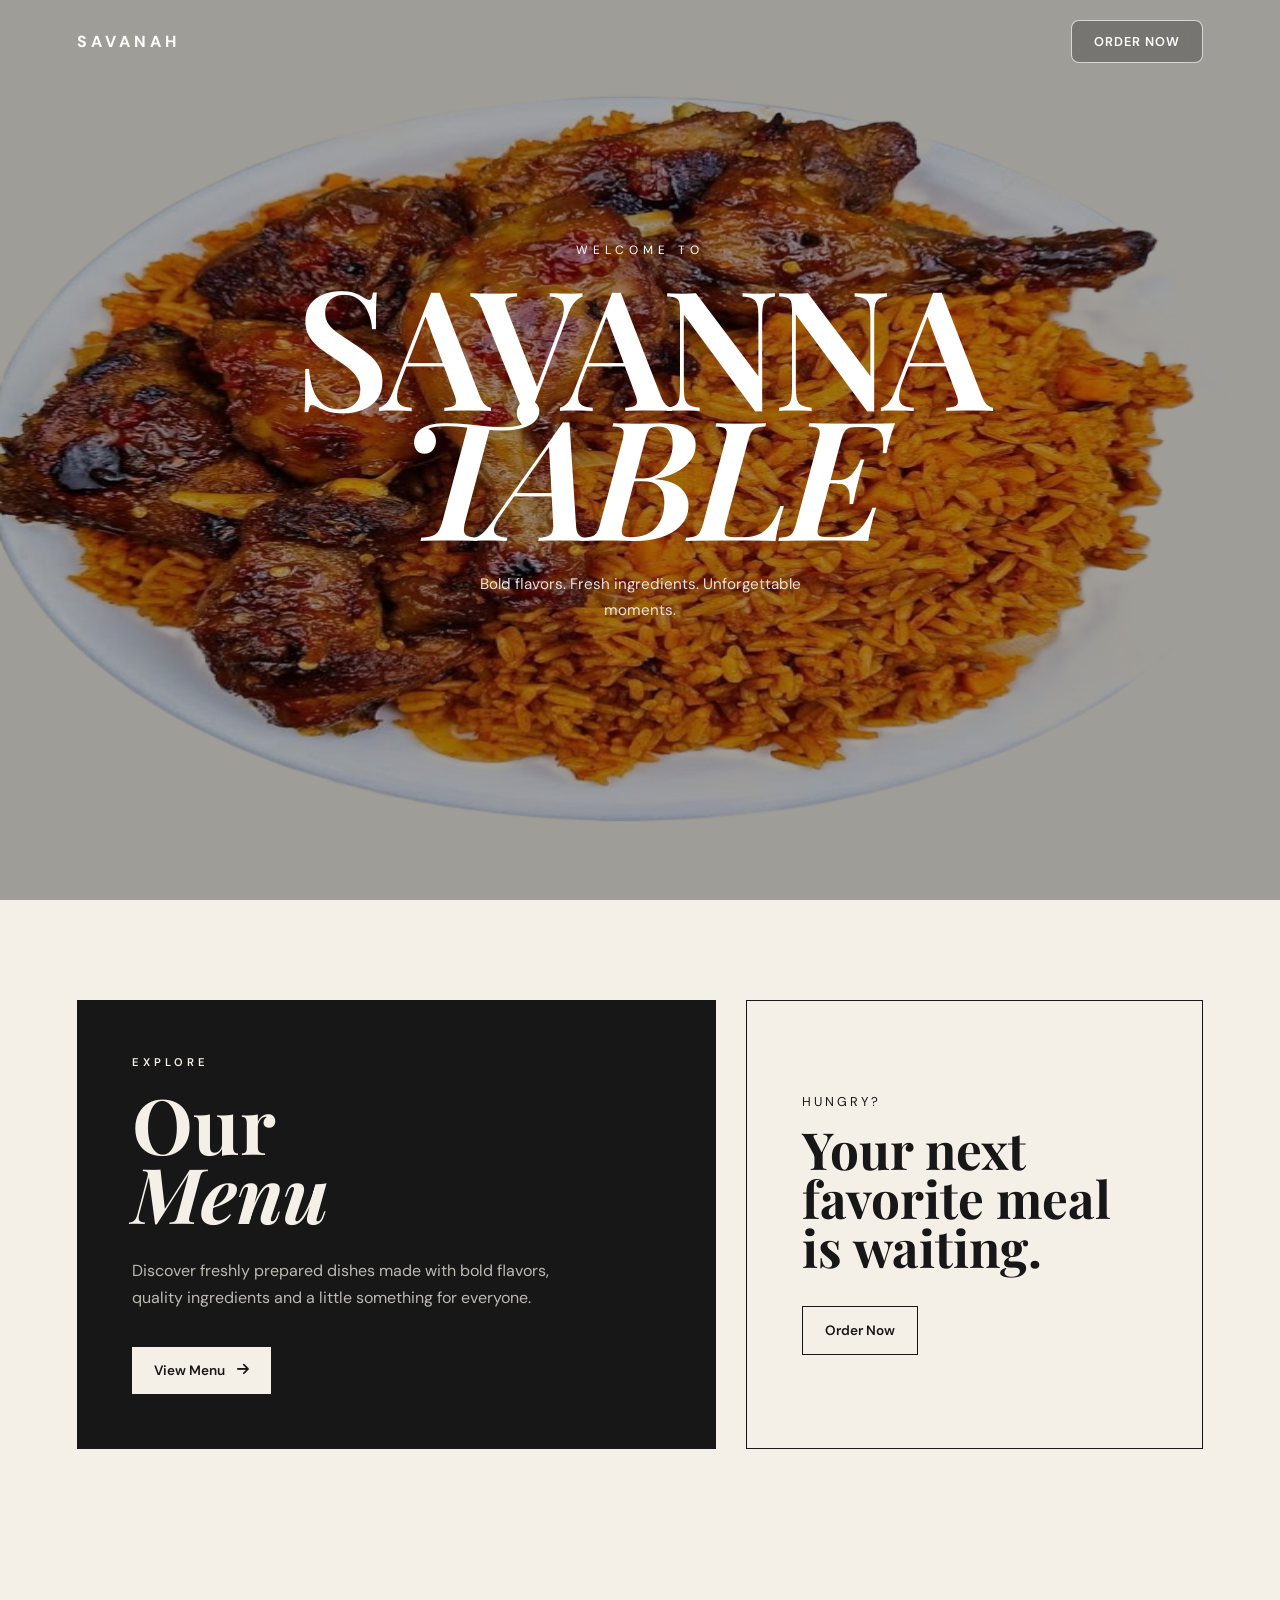
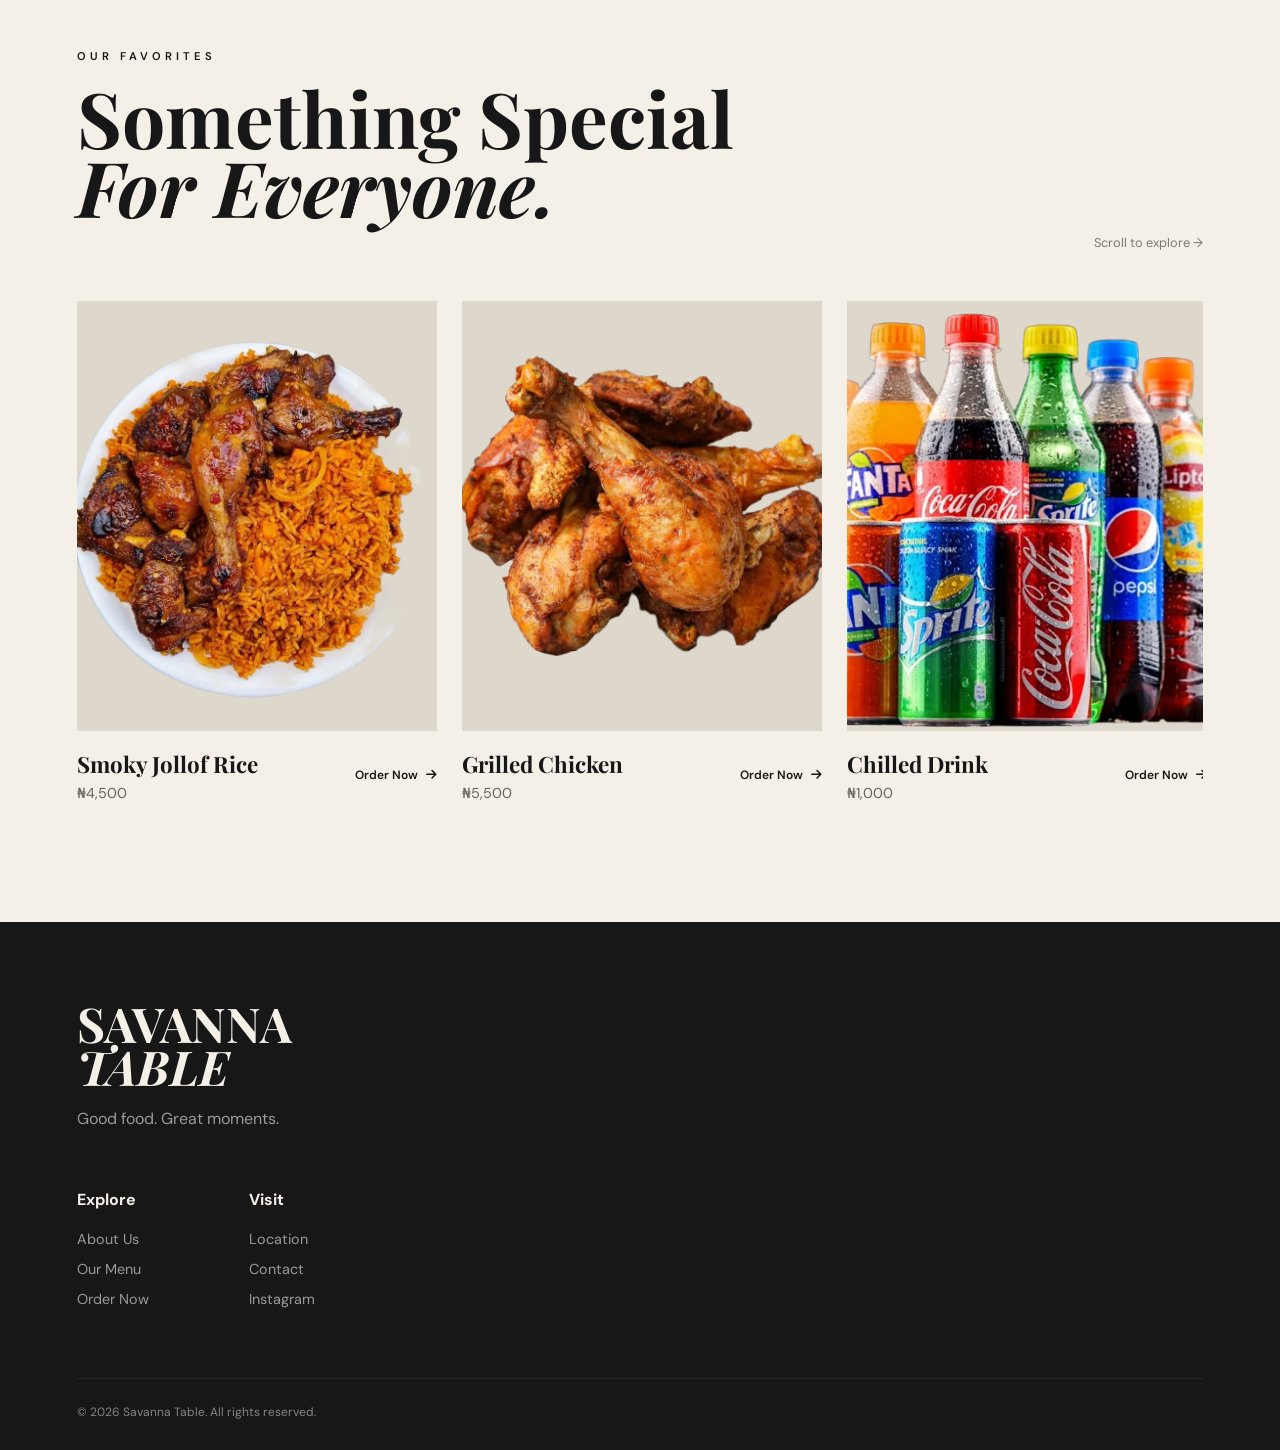
==== index.html @ 9707421b "Add files via upload" ====
<!DOCTYPE html>
<html lang="en">
<head>
    <meta charset="UTF-8">
    <meta name="viewport" content="width=device-width, initial-scale=1.0">

    <title>Savanna Table</title>

    <link rel="stylesheet" href="style.css">

    <link rel="preconnect" href="https://fonts.googleapis.com">
    <link rel="preconnect" href="https://fonts.gstatic.com" crossorigin>

    <link href="https://fonts.googleapis.com/css2?family=DM+Sans:wght@400;500;600;700&family=Playfair+Display:wght@500;600;700&display=swap" rel="stylesheet">

    <link rel="stylesheet" href="https://cdnjs.cloudflare.com/ajax/libs/font-awesome/6.5.2/css/all.min.css">
</head>

<body>

    <!-- HERO -->
    <section class="hero">

    <!-- FOOD IMAGE -->
    <div class="hero-food">
        <img src="images/jollof.png" class="hero-food-bg">
        <div class="hero-food-overlay"></div>
    </div>

    <!-- SAVANAH + ORDER NOW -->
    <div class="hero-top">
        <div class="brand-visual">SAVANAH</div>

        <a href="order.html" class="top-order">
            ORDER NOW
        </a>
    </div>

    <!-- MAIN TEXT -->
    <div class="hero-content">
        <div class="hero-title">
            <p>WELCOME TO</p>

                <h1>
                    SAVANNA
                    <span>TABLE</span>
                </h1>

                <p class="hero-description">
                    Bold flavors. Fresh ingredients.
                    Unforgettable moments.
                </p>
        </div>
    </div>

</section>


    <!-- MENU INTRO -->

    <section class="menu-intro">

        <div class="menu-box">

            <p class="small-title">
                EXPLORE
            </p>

            <h2>
                Our
                <span>Menu</span>
            </h2>

            <p>
                Discover freshly prepared dishes made with
                bold flavors, quality ingredients and a little
                something for everyone.
            </p>

            <a href="order.html" class="dark-button">
                View Menu
                <i class="fa-solid fa-arrow-right"></i>
            </a>

        </div>


        <div class="menu-order">

            <p>
                Hungry?
            </p>

            <h3>
                Your next
                favorite meal
                is waiting.
            </h3>

            <a href="order.html" class="outline-button">
                Order Now
            </a>

        </div>

    </section>


    <!-- SPECIAL DISHES -->

    <section class="special-dishes" id="order">

        <div class="section-heading">

            <div>
                <p class="small-title">
                    OUR FAVORITES
                </p>

                <h2>
                    Something Special
                    <span>For Everyone.</span>
                </h2>
            </div>

            <p class="scroll-hint">
                Scroll to explore →
            </p>

        </div>


        <div class="dish-scroll">

            <!-- DISH 1 -->

            <article class="dish-card">

                <div class="dish-image">
                    <img src="images/jollof.png"
                         alt="Jollof Rice">
                </div>

                <div class="dish-info">

                    <div>
                        <h3>Smoky Jollof Rice</h3>
                        <p>₦4,500</p>
                    </div>

                    <a href="order.html" class="dish-order">
                        Order Now
                        <i class="fa-solid fa-arrow-right"></i>
                    </a>

                </div>

            </article>


            <!-- DISH 2 -->

            <article class="dish-card">

                <div class="dish-image">
                    <img src="images/chicken.png"
                         alt="Grilled Chicken">
                </div>

                <div class="dish-info">

                    <div>
                        <h3>Grilled Chicken</h3>
                        <p>₦5,500</p>
                    </div>

                    <a href="order.html" class="dish-order">
                        Order Now
                        <i class="fa-solid fa-arrow-right"></i>
                    </a>

                </div>

            </article>


            <!-- DISH 3 -->

            <article class="dish-card">

                <div class="dish-image">
                    <img src="images/drink.png"
                         alt="Chilled Drink">
                </div>

                <div class="dish-info">

                    <div>
                        <h3>Chilled Drink</h3>
                        <p>₦1,000</p>
                    </div>

                    <a href="order.html" class="dish-order">
                        Order Now
                        <i class="fa-solid fa-arrow-right"></i>
                    </a>

                </div>

            </article>

        </div>

    </section>


    <!-- FOOTER -->

    <footer>

        <div class="footer-brand">

            <h2>
                SAVANNA
                <span>TABLE</span>
            </h2>

            <p>
                Good food. Great moments.
            </p>

        </div>


        <div class="footer-links">

            <div>
                <h4>Explore</h4>

                <a href="about.html">About Us</a>
                <a href="menu.html">Our Menu</a>
                <a href="order.html">Order Now</a>
            </div>


            <div>
                <h4>Visit</h4>

                <a href="location.html">Location</a>
                <a href="contact.html">Contact</a>
                <a href="https://instagram.com" target="_blank">Instagram</a>
            </div>

        </div>


        <div class="footer-bottom">

            <p>
                © 2026 Savanna Table. All rights reserved.
            </p>

        </div>

    </footer>


    <script src="script.js"></script>

</body>
</html>
---- style.css ----
/* =========================
   RESET
========================= */

* {
    margin: 0;
    padding: 0;
    box-sizing: border-box;
}

html {
    scroll-behavior: smooth;
}

body {
    font-family: "DM Sans", sans-serif;
    background: #f4f0e8;
    color: #171717;
    overflow-x: hidden;
}

a {
    text-decoration: none;
    color: inherit;
}

img {
    display: block;
    max-width: 100%;
}


/* =========================
   HERO
========================= */

.hero {
    min-height: 100vh;
    padding: 28px 6%;
    position: relative;
    overflow: hidden;
}

.hero-top {
    position: fixed;
    top: 20px;
    left: 6%;
    right: 6%;
    z-index: 100;

    display: flex;
    justify-content: space-between;
    align-items: center;
}

.hero-content {
    min-height: calc(100vh - 90px);
    position: relative;
    display: flex;
    align-items: center;
    justify-content: center;
    overflow: hidden;
}

/* FOOD BACKGROUND */
.hero-food {
    position: absolute;
    inset: 0;
    z-index: 0;
}

.hero-food-bg {
    width: 100%;
    height: 100%;
    display: block;
    object-fit: center;
    object-position: center;
}

/* DARK LAYER OVER FOOD */
.hero-food-overlay {
    position: absolute;
    inset: 0;
    z-index: 1;
    background: rgba(0, 0, 0, 0.35);
}

/* HERO TEXT */
.hero-title {
    position: relative;
    z-index: 2;
    text-align: center;
    color: white;
}

.hero-title > p:first-child {
    font-size: 0.75rem;
    letter-spacing: 5px;
    margin-bottom: 20px;
}

.hero-title h1 {
    font-family: "Playfair Display", serif;
    font-size: clamp(5rem, 13vw, 12rem);
    line-height: 0.78;
    font-weight: 600;
    letter-spacing: -7px;
}

.hero-title h1 span {
    display: block;
    font-style: italic;
}

.hero-description {
    max-width: 350px;
    margin: 35px auto 0;
    line-height: 1.7;
    font-size: 0.95rem;
    opacity: 0.85;
}

.brand-visual {
    font-size: 1rem;
    font-weight: 700;
    letter-spacing: 4px;
    color: white;
}

.top-order {
    display: inline-flex;
    align-items: center;
    justify-content: center;

    padding: 12px 22px;

    border: 1px solid rgba(255, 255, 255, 0.7);
    border-radius: 8px;

    background: rgba(0, 0, 0, 0.25);
    backdrop-filter: blur(10px);

    color: white;
    text-decoration: none;

    font-size: 0.8rem;
    font-weight: 600;
    letter-spacing: 1px;

    transition: all 0.3s ease;
}

.top-order:hover {
    background: white;
    color: #171717;

    transform: translateY(-3px);

    box-shadow: 0 8px 25px rgba(0, 0, 0, 0.25);
}

/* =========================
   FOOD ANIMATIONS
========================= */

@keyframes floatOne {
    0%, 100% {
        transform: translateY(0) rotate(-5deg);
    }

    50% {
        transform: translateY(-18px) rotate(2deg);
    }
}

@keyframes floatTwo {
    0%, 100% {
        transform: translateY(0) rotate(5deg);
    }

    50% {
        transform: translateY(-22px) rotate(-3deg);
    }
}

@keyframes floatThree {
    0%, 100% {
        transform: translateY(0) rotate(-3deg);
    }

    50% {
        transform: translateY(-15px) rotate(4deg);
    }
}


/* =========================
   MENU INTRO
========================= */

.menu-intro {
    padding: 100px 6%;
    display: grid;
    grid-template-columns: 1.4fr 1fr;
    gap: 30px;
}

.menu-box,
.menu-order {
    min-height: 430px;
    padding: 55px;
    display: flex;
    flex-direction: column;
    justify-content: center;
}

.menu-box {
    background: #171717;
    color: #f4f0e8;
}

.menu-order {
    border: 1px solid #171717;
}

.small-title {
    font-size: 0.7rem;
    letter-spacing: 4px;
    font-weight: 600;
    margin-bottom: 20px;
}

.menu-box h2,
.section-heading h2 {
    font-family: "Playfair Display", serif;
    font-size: clamp(3rem, 6vw, 6rem);
    line-height: 0.9;
    margin-bottom: 30px;
}

.menu-box h2 span,
.section-heading h2 span {
    display: block;
    font-style: italic;
}

.menu-box > p:not(.small-title) {
    max-width: 430px;
    line-height: 1.7;
    opacity: 0.75;
    margin-bottom: 35px;
}

.dark-button,
.outline-button {
    width: fit-content;
    display: inline-flex;
    align-items: center;
    gap: 12px;
    padding: 15px 22px;
    font-size: 0.85rem;
    font-weight: 600;
    transition: 0.3s ease;
}

.dark-button {
    background: #f4f0e8;
    color: #171717;
}

.dark-button:hover {
    transform: translateX(5px);
}

.outline-button {
    border: 1px solid #171717;
}

.outline-button:hover {
    background: #171717;
    color: #f4f0e8;
}

.menu-order p {
    margin-bottom: 15px;
    font-size: 0.8rem;
    letter-spacing: 3px;
    text-transform: uppercase;
}

.menu-order h3 {
    font-family: "Playfair Display", serif;
    font-size: clamp(2.5rem, 4vw, 4.5rem);
    line-height: 0.95;
    margin-bottom: 35px;
}


/* =========================
   SPECIAL DISHES
========================= */

.special-dishes {
    padding: 100px 6%;
}

.section-heading {
    display: flex;
    justify-content: space-between;
    align-items: end;
    margin-bottom: 50px;
}

.scroll-hint {
    font-size: 0.8rem;
    opacity: 0.55;
}

.dish-scroll {
    display: flex;
    gap: 25px;
    overflow-x: auto;
    padding-bottom: 20px;
    scrollbar-width: none;
}

.dish-scroll::-webkit-scrollbar {
    display: none;
}

.dish-card {
    flex: 0 0 360px;
}

.dish-image {
    height: 430px;
    overflow: hidden;
    background: #ded8cc;
}

.dish-image img {
    width: 100%;
    height: 100%;
    object-fit: cover;
    transition: transform 0.6s ease;
}

.dish-card:hover .dish-image img {
    transform: scale(1.06);
}

.dish-info {
    display: flex;
    justify-content: space-between;
    align-items: center;
    padding-top: 18px;
}

.dish-info h3 {
    font-family: "Playfair Display", serif;
    font-size: 1.4rem;
    margin-bottom: 5px;
}

.dish-info p {
    font-size: 0.9rem;
    opacity: 0.65;
}

.dish-order {
    font-size: 0.75rem;
    font-weight: 600;
    display: flex;
    align-items: center;
    gap: 8px;
}


/* =========================
   FOOTER
========================= */

footer {
    background: #171717;
    color: #f4f0e8;
    padding: 80px 6% 30px;
}

.footer-brand h2 {
    font-family: "Playfair Display", serif;
    font-size: 3rem;
    line-height: 0.9;
}

.footer-brand h2 span {
    display: block;
    font-style: italic;
}

.footer-brand p {
    margin-top: 20px;
    opacity: 0.6;
}

.footer-links {
    display: flex;
    gap: 100px;
    margin-top: 60px;
}

.footer-links div {
    display: flex;
    flex-direction: column;
    gap: 12px;
}

.footer-links h4 {
    margin-bottom: 8px;
}

.footer-links a {
    opacity: 0.6;
    font-size: 0.9rem;
    transition: 0.2s ease;
}

.footer-links a:hover {
    opacity: 1;
}

.footer-bottom {
    border-top: 1px solid rgba(244, 240, 232, 0.15);
    margin-top: 70px;
    padding-top: 25px;
    font-size: 0.75rem;
    opacity: 0.5;
}


/* =========================
   MOBILE
========================= */

@media (max-width: 768px) {

    .hero {
        padding: 22px 5%;
    }

    .hero-content {
        min-height: calc(100vh - 70px);
    }

    .hero-content {
    position: relative;
    z-index: 2;
}

    .hero-title h1 {
        font-size: clamp(4.5rem, 20vw, 8rem);
        letter-spacing: -4px;
    }

    .hero-food-one {
        left: -5%;
        top: 18%;
    }

    .hero-food-two {
        right: -8%;
        bottom: 20%;
    }

    .hero-food-three {
        right: 5%;
        top: 12%;
    }

    .menu-intro {
        grid-template-columns: 1fr;
        padding: 70px 5%;
    }

    .menu-box,
    .menu-order {
        min-height: 380px;
        padding: 35px;
    }

    .special-dishes {
        padding: 70px 5%;
    }

    .section-heading {
        display: block;
    }

    .scroll-hint {
        margin-top: 20px;
    }

    .dish-card {
        flex: 0 0 80vw;
    }

    .dish-image {
        height: 400px;
    }

    footer {
        padding: 60px 5% 25px;
    }

    .footer-links {
        gap: 50px;
    }

    @media (max-width: 768px) {
    .hero-food-bg {
        width: 100%;
        height: 100%;
        object-fit: cover;
        object-position: center;
    }
}
}
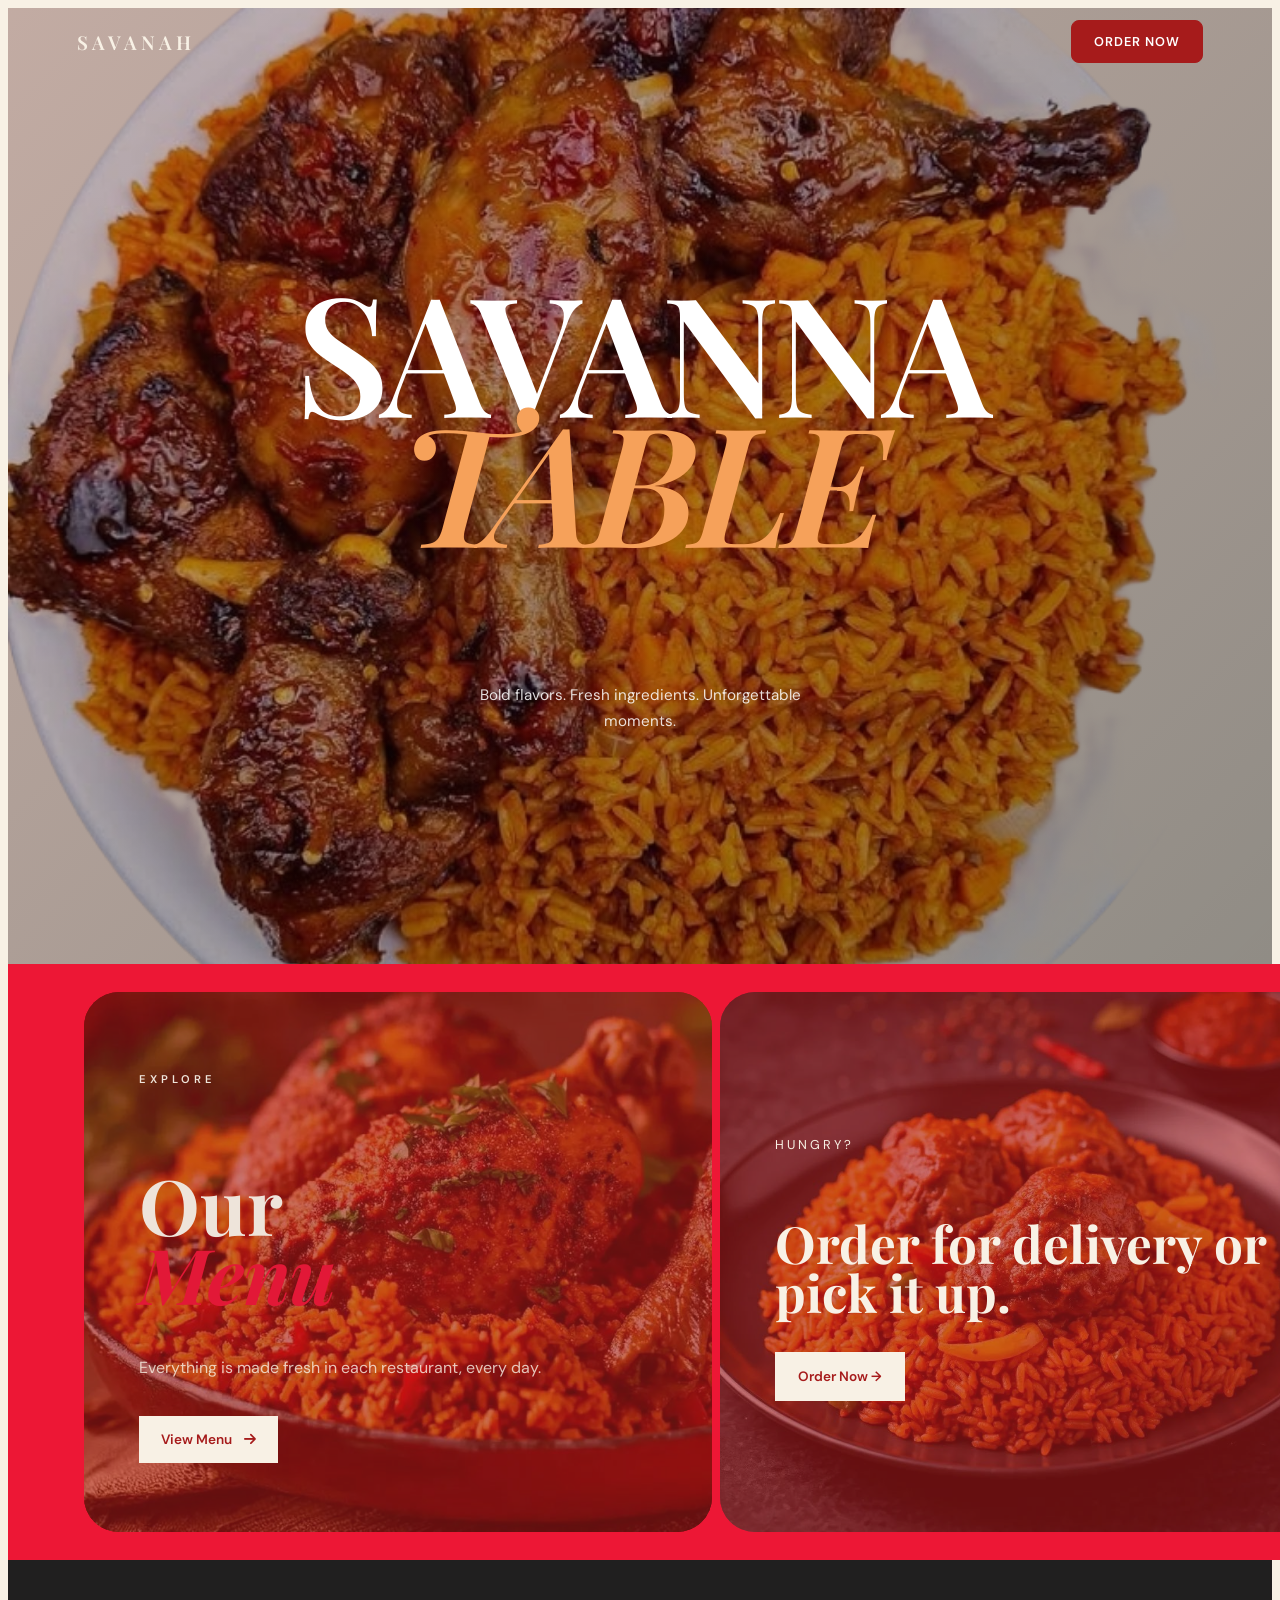
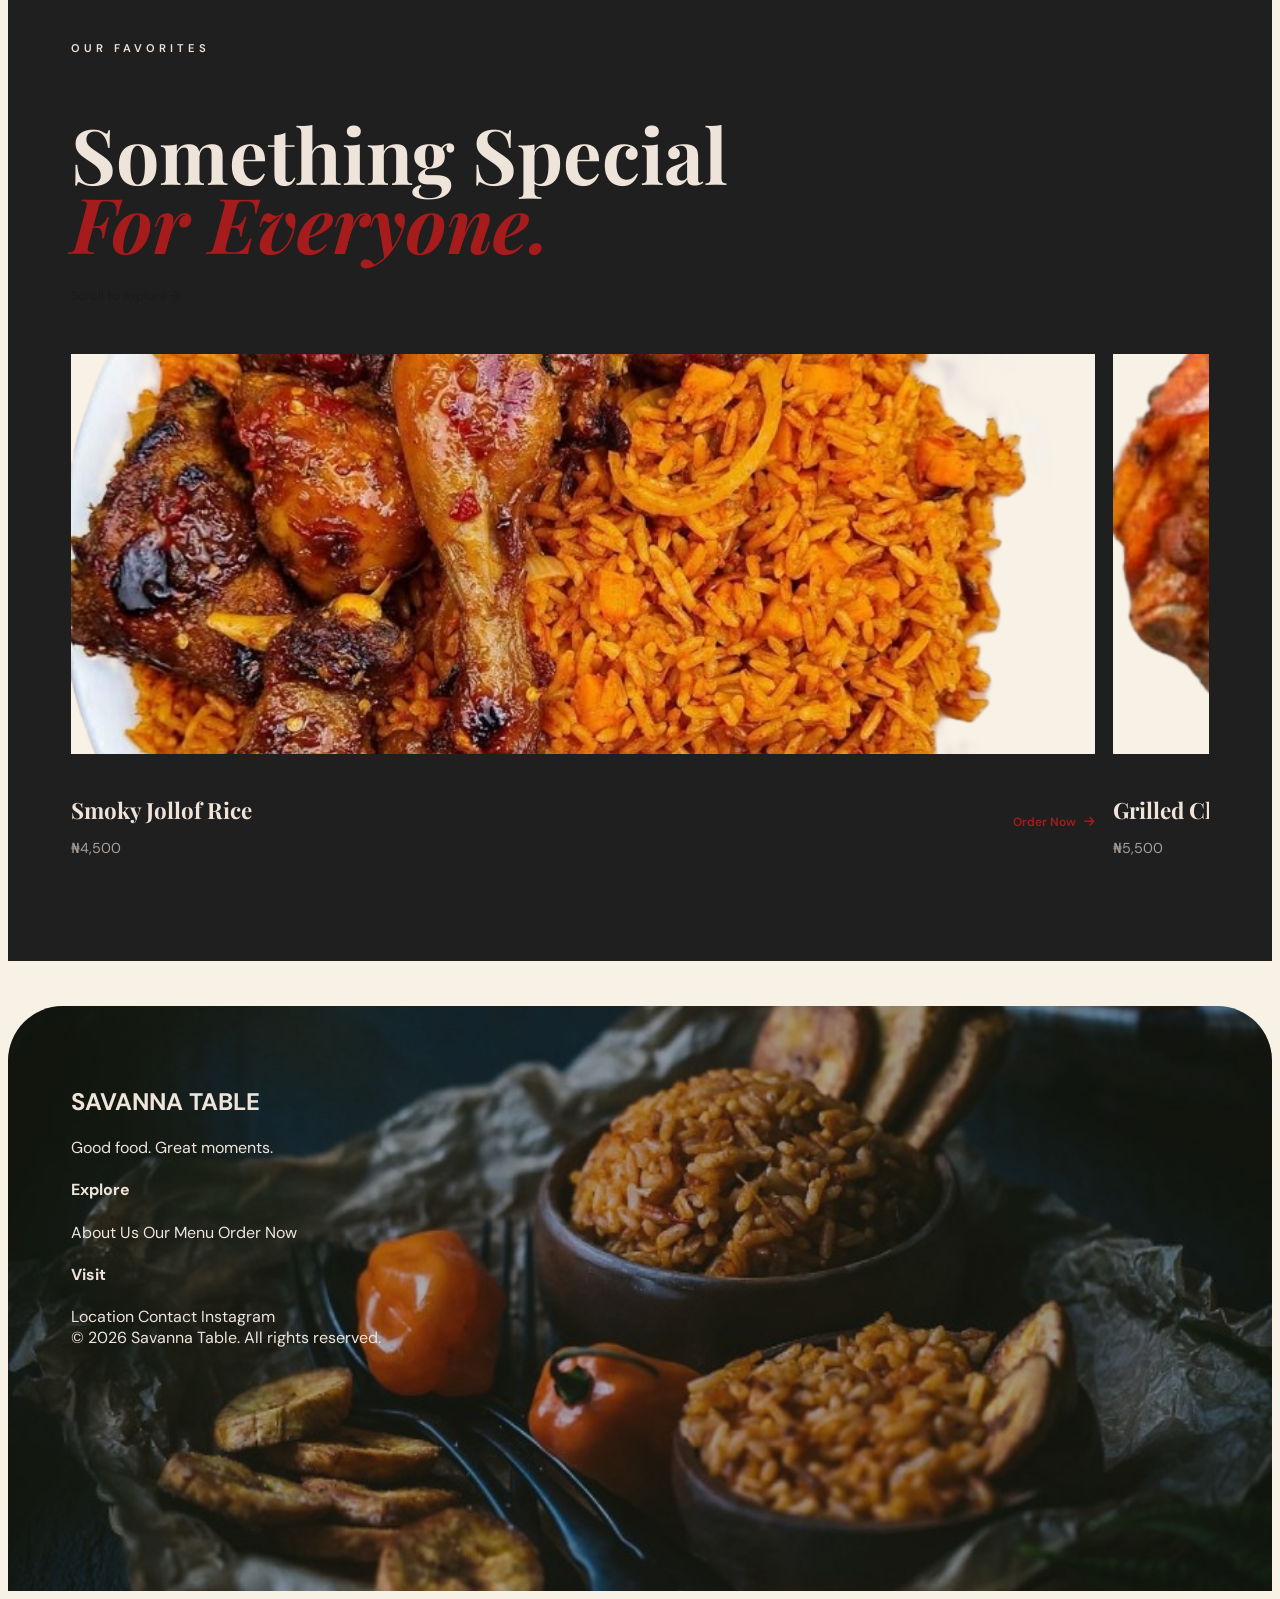
==== commit 9ba5712f: "Add files via upload" ====
--- a/index.html
+++ b/index.html
@@ -41,7 +41,6 @@
     <!-- MAIN TEXT -->
     <div class="hero-content">
         <div class="hero-title">
-            <p>WELCOME TO</p>
 
                 <h1>
                     SAVANNA
@@ -74,9 +73,8 @@
             </h2>
 
             <p>
-                Discover freshly prepared dishes made with
-                bold flavors, quality ingredients and a little
-                something for everyone.
+                Everything is made fresh in
+                each restaurant, every day.
             </p>
 
             <a href="order.html" class="dark-button">
@@ -87,23 +85,20 @@
         </div>
 
 
-        <div class="menu-order">
-
-            <p>
-                Hungry?
-            </p>
-
-            <h3>
-                Your next
-                favorite meal
-                is waiting.
-            </h3>
-
-            <a href="order.html" class="outline-button">
-                Order Now
-            </a>
-
-        </div>
+      <div class="menu-order">
+
+    <p>Hungry?</p>
+
+    <h3>
+        Order for delivery
+        or pick it up.
+    </h3>
+
+    <a href="order.html" class="outline-button">
+        Order Now →
+    </a>
+
+</div>
 
     </section>
 
@@ -220,8 +215,15 @@
 
     <footer>
 
+    <img
+        src="images/footer.jpg"
+        class="footer-bg"
+        alt=""
+    >
+
+    <div class="footer-content">
+
         <div class="footer-brand">
-
             <h2>
                 SAVANNA
                 <span>TABLE</span>
@@ -230,42 +232,33 @@
             <p>
                 Good food. Great moments.
             </p>
-
-        </div>
-
+        </div>
 
         <div class="footer-links">
 
             <div>
                 <h4>Explore</h4>
-
-                <a href="about.html">About Us</a>
-                <a href="menu.html">Our Menu</a>
-                <a href="order.html">Order Now</a>
+                <a href="#">About Us</a>
+                <a href="#">Our Menu</a>
+                <a href="#">Order Now</a>
             </div>
-
 
             <div>
                 <h4>Visit</h4>
-
-                <a href="location.html">Location</a>
-                <a href="contact.html">Contact</a>
-                <a href="https://instagram.com" target="_blank">Instagram</a>
+                <a href="#">Location</a>
+                <a href="#">Contact</a>
+                <a href="#">Instagram</a>
             </div>
 
         </div>
 
-
         <div class="footer-bottom">
-
-            <p>
-                © 2026 Savanna Table. All rights reserved.
-            </p>
-
-        </div>
-
-    </footer>
-
+            © 2026 Savanna Table. All rights reserved.
+        </div>
+
+    </div>
+
+</footer>
 
     <script src="script.js"></script>
 
--- a/style.css
+++ b/style.css
@@ -1,5 +1,6 @@
 
 
+```css
 /* =========================
    RESET
 ========================= */
@@ -16,7 +17,7 @@
 
 body {
     font-family: "DM Sans", sans-serif;
-    background: #f4f0e8;
+    background: #F8F1E5;
     color: #171717;
     overflow-x: hidden;
 }
@@ -58,13 +59,17 @@
 .hero-content {
     min-height: calc(100vh - 90px);
     position: relative;
+
     display: flex;
     align-items: center;
     justify-content: center;
+
     overflow: hidden;
 }
 
+
 /* FOOD BACKGROUND */
+
 .hero-food {
     position: absolute;
     inset: 0;
@@ -75,22 +80,32 @@
     width: 100%;
     height: 100%;
     display: block;
-    object-fit: center;
+    object-fit: cover;
     object-position: center;
 }
 
-/* DARK LAYER OVER FOOD */
+
+/* RED/DARK LAYER OVER FOOD */
+
 .hero-food-overlay {
     position: absolute;
     inset: 0;
     z-index: 1;
-    background: rgba(0, 0, 0, 0.35);
-}
+
+    background: linear-gradient(
+        135deg,
+        rgba(70, 10, 10, 0.30),
+        rgba(0, 0, 0, 0.42)
+    );
+}
+
 
 /* HERO TEXT */
+
 .hero-title {
     position: relative;
     z-index: 2;
+
     text-align: center;
     color: white;
 }
@@ -99,6 +114,7 @@
     font-size: 0.75rem;
     letter-spacing: 5px;
     margin-bottom: 20px;
+    color: #F6A15A;
 }
 
 .hero-title h1 {
@@ -112,21 +128,24 @@
 .hero-title h1 span {
     display: block;
     font-style: italic;
+    color: #F6A15A;
 }
 
 .hero-description {
     max-width: 350px;
     margin: 35px auto 0;
+
     line-height: 1.7;
     font-size: 0.95rem;
     opacity: 0.85;
 }
 
 .brand-visual {
-    font-size: 1rem;
-    font-weight: 700;
+    font-family: "Playfair Display", serif;
+    font-size: 1.2rem;
+    font-weight: 600;
     letter-spacing: 4px;
-    color: white;
+    color: #F8F1E5;
 }
 
 .top-order {
@@ -139,11 +158,9 @@
     border: 1px solid rgba(255, 255, 255, 0.7);
     border-radius: 8px;
 
-    background: rgba(0, 0, 0, 0.25);
     backdrop-filter: blur(10px);
 
     color: white;
-    text-decoration: none;
 
     font-size: 0.8rem;
     font-weight: 600;
@@ -152,14 +169,20 @@
     transition: all 0.3s ease;
 }
 
+.top-order {
+    background: #A61B1B;
+    border-color: #A61B1B;
+}
+
 .top-order:hover {
-    background: white;
-    color: #171717;
+    background: #E86A17;
+    border-color: #E86A17;
 
     transform: translateY(-3px);
 
-    box-shadow: 0 8px 25px rgba(0, 0, 0, 0.25);
-}
+    box-shadow: 0 8px 25px rgba(166, 27, 27, 0.3);
+}
+
 
 /* =========================
    FOOD ANIMATIONS
@@ -200,103 +223,271 @@
    MENU INTRO
 ========================= */
 
+/* =========================================
+   MENU / ORDER SECTION
+========================================= */
+
 .menu-intro {
-    padding: 100px 6%;
+    width: 100%;
+    padding: 28px 6%;
+
     display: grid;
-    grid-template-columns: 1.4fr 1fr;
-    gap: 30px;
-}
+    grid-template-columns: 1fr 1fr;
+    gap: 8px;
+
+    background: #ed1735;
+}
+
+
+/* =========================================
+   BOTH CARDS
+========================================= */
 
 .menu-box,
 .menu-order {
+    position: relative;
+
     min-height: 430px;
     padding: 55px;
+
     display: flex;
     flex-direction: column;
     justify-content: center;
-}
+
+    border-radius: 35px;
+
+    overflow: hidden;
+    isolation: isolate;
+}
+
+
+/* =========================================
+   MENU BOX
+========================================= */
 
 .menu-box {
-    background: #171717;
-    color: #f4f0e8;
-}
+    background: #A61B1B;
+    color: #F8F1E5;
+}
+
+
+/* MENU FOOD IMAGE */
+
+.menu-box::before {
+    content: "";
+
+    position: absolute;
+    inset: 0;
+
+    background-image: url("images/menu-bg.jfif");
+    background-size: cover;
+    background-position: center;
+
+    opacity: 0.90;
+
+    z-index: -2;
+}
+
+
+/* MENU RED SHADE */
+
+.menu-box::after {
+    content: "";
+
+    position: absolute;
+    inset: 0;
+
+    background: rgba(166, 27, 27, 0.55);
+
+    z-index: -1;
+}
+
+
+/* =========================================
+   ORDER BOX
+========================================= */
 
 .menu-order {
-    border: 1px solid #171717;
-}
+    color: #F8F1E5;
+
+    border: none;
+}
+
+
+/* ORDER FOOD IMAGE */
+
+.menu-order::before {
+    content: "";
+
+    position: absolute;
+    inset: 0;
+
+    background-image: url("images/order-bg.jfif");
+    background-size: cover;
+    background-position: center;
+
+    opacity: 0.90;
+
+    z-index: -2;
+}
+
+
+/* ORDER RED SHADE */
+
+.menu-order::after {
+    content: "";
+
+    position: absolute;
+    inset: 0;
+
+    background: rgba(166, 27, 27, 0.55);
+
+    z-index: -1;
+}
+
+
+/* =========================================
+   CONTENT ABOVE IMAGES
+========================================= */
+
+.menu-box > *,
+.menu-order > * {
+    position: relative;
+    z-index: 2;
+}
+
+
+/* =========================================
+   HEADINGS
+========================================= */
 
 .small-title {
     font-size: 0.7rem;
     letter-spacing: 4px;
     font-weight: 600;
     margin-bottom: 20px;
-}
+    color: #eee4da;
+}
+
 
 .menu-box h2,
 .section-heading h2 {
     font-family: "Playfair Display", serif;
+
     font-size: clamp(3rem, 6vw, 6rem);
     line-height: 0.9;
+
     margin-bottom: 30px;
-}
+    color: #eee4da;
+}
+
 
 .menu-box h2 span,
 .section-heading h2 span {
     display: block;
     font-style: italic;
-}
+    color: #e21837;
+}
+
+
+/* =========================================
+   MENU DESCRIPTION
+========================================= */
 
 .menu-box > p:not(.small-title) {
     max-width: 430px;
+
     line-height: 1.7;
-    opacity: 0.75;
+    opacity: 0.8;
+
     margin-bottom: 35px;
 }
+
+
+/* =========================================
+   BUTTONS
+========================================= */
 
 .dark-button,
 .outline-button {
     width: fit-content;
+
     display: inline-flex;
     align-items: center;
     gap: 12px;
+
     padding: 15px 22px;
+
     font-size: 0.85rem;
     font-weight: 600;
+
     transition: 0.3s ease;
 }
 
+/* =========================================
+   MENU BUTTON
+========================================= */
+
 .dark-button {
-    background: #f4f0e8;
+    background: #F8F1E5;
+    color: #A61B1B;
+    border: none;
+}
+
+.dark-button:hover {
+    background: #F6A15A;
     color: #171717;
-}
-
-.dark-button:hover {
     transform: translateX(5px);
 }
 
+
+/* ORDER BUTTON */
+
 .outline-button {
-    border: 1px solid #171717;
+    background: #F8F1E5;
+    color: #A61B1B;
+
+    border: 1px solid #F8F1E5;
 }
 
 .outline-button:hover {
-    background: #171717;
-    color: #f4f0e8;
-}
+    background: #F6A15A;
+    color: #171717;
+
+    border-color: #F6A15A;
+
+    transform: translateX(5px);
+}
+
+
+/* =========================================
+   ORDER TEXT
+========================================= */
 
 .menu-order p {
     margin-bottom: 15px;
+
     font-size: 0.8rem;
     letter-spacing: 3px;
+
     text-transform: uppercase;
-}
+
+    color: #F8F1E5;
+}
+
 
 .menu-order h3 {
+    max-width: 550px;
+
     font-family: "Playfair Display", serif;
+
     font-size: clamp(2.5rem, 4vw, 4.5rem);
     line-height: 0.95;
+
     margin-bottom: 35px;
-}
-
+
+    color: #F8F1E5;
+}
 
 /* =========================
    SPECIAL DISHES
@@ -304,13 +495,19 @@
 
 .special-dishes {
     padding: 100px 6%;
+    background: #201f1f;
 }
 
 .section-heading {
     display: flex;
     justify-content: space-between;
     align-items: end;
+
     margin-bottom: 50px;
+}
+
+.section-heading h2 span {
+    color: #A61B1B;
 }
 
 .scroll-hint {
@@ -321,29 +518,48 @@
 .dish-scroll {
     display: flex;
     gap: 25px;
+
     overflow-x: auto;
     padding-bottom: 20px;
+
     scrollbar-width: none;
+}
+
+.dish-card {
+    flex: 0 0 82vw;
+}
+
+.dish-scroll {
+    gap: 18px;
+    padding-right: 5vw;
+}
+
+.dish-scroll {
+    scroll-snap-type: x mandatory;
+}
+
+.dish-card {
+    scroll-snap-align: start;
 }
 
 .dish-scroll::-webkit-scrollbar {
     display: none;
 }
 
-.dish-card {
-    flex: 0 0 360px;
-}
-
 .dish-image {
     height: 430px;
+
     overflow: hidden;
-    background: #ded8cc;
+
+    background: #F8F1E5;
 }
 
 .dish-image img {
     width: 100%;
     height: 100%;
+
     object-fit: cover;
+
     transition: transform 0.6s ease;
 }
 
@@ -355,87 +571,102 @@
     display: flex;
     justify-content: space-between;
     align-items: center;
+
     padding-top: 18px;
 }
 
 .dish-info h3 {
     font-family: "Playfair Display", serif;
     font-size: 1.4rem;
+
     margin-bottom: 5px;
+    color: #eee4da;
 }
 
 .dish-info p {
     font-size: 0.9rem;
     opacity: 0.65;
+    color: #eee4da;
 }
 
 .dish-order {
     font-size: 0.75rem;
     font-weight: 600;
+
     display: flex;
     align-items: center;
     gap: 8px;
-}
-
+
+    color: #A61B1B;
+
+    transition: 0.3s ease;
+}
+
+.dish-order:hover {
+    color: #E86A17;
+    transform: translateX(4px);
+}
 
 /* =========================
    FOOTER
 ========================= */
 
 footer {
-    background: #171717;
-    color: #f4f0e8;
+    position: relative;
+    margin: 80px 0 0;
     padding: 80px 6% 30px;
-}
-
-.footer-brand h2 {
-    font-family: "Playfair Display", serif;
-    font-size: 3rem;
-    line-height: 0.9;
-}
-
-.footer-brand h2 span {
-    display: block;
-    font-style: italic;
-}
-
-.footer-brand p {
-    margin-top: 20px;
-    opacity: 0.6;
-}
-
-.footer-links {
-    display: flex;
-    gap: 100px;
-    margin-top: 60px;
-}
-
-.footer-links div {
-    display: flex;
-    flex-direction: column;
-    gap: 12px;
-}
-
-.footer-links h4 {
-    margin-bottom: 8px;
-}
-
-.footer-links a {
-    opacity: 0.6;
-    font-size: 0.9rem;
-    transition: 0.2s ease;
-}
-
-.footer-links a:hover {
+
+    min-height: 500px;
+
+    color: #eee4da;
+
+    border-radius: 55px 55px 0 0;
+
+    overflow: hidden;
+    isolation: isolate;
+}
+
+footer {
+    position: relative;
+    margin-top: 45px;
+}
+
+
+/* FOOD IMAGE */
+.footer-bg {
+    position: absolute;
+    inset: 0;
+
+    width: 100%;
+    height: 100%;
+
+    object-fit: cover;
+    object-position: center;
+
     opacity: 1;
-}
-
-.footer-bottom {
-    border-top: 1px solid rgba(244, 240, 232, 0.15);
-    margin-top: 70px;
-    padding-top: 25px;
-    font-size: 0.75rem;
-    opacity: 0.5;
+
+    z-index: -2;
+}
+
+
+/* DARK FADE */
+footer::before {
+    content: "";
+    top: -170px;
+
+    position: absolute;
+    inset: 0;
+
+    background: rgba(23, 23, 23, 0.35);
+
+    z-index: -1;
+}
+
+
+/* CONTENT */
+.footer-content {
+    position: relative;
+    z-index: 2;
 }
 
 
@@ -451,12 +682,9 @@
 
     .hero-content {
         min-height: calc(100vh - 70px);
-    }
-
-    .hero-content {
-    position: relative;
-    z-index: 2;
-}
+        position: relative;
+        z-index: 2;
+    }
 
     .hero-title h1 {
         font-size: clamp(4.5rem, 20vw, 8rem);
@@ -479,15 +707,19 @@
     }
 
     .menu-intro {
-        grid-template-columns: 1fr;
-        padding: 70px 5%;
+        grid-template-columns: 1fr 1fr;
+        padding: 22px 5%;
+        gap: 7px;
     }
 
     .menu-box,
     .menu-order {
-        min-height: 380px;
-        padding: 35px;
-    }
+        min-height: 170px;
+        padding: 22px 18px;
+        border-radius: 15px;
+    }
+
+}
 
     .special-dishes {
         padding: 70px 5%;
@@ -517,12 +749,10 @@
         gap: 50px;
     }
 
-    @media (max-width: 768px) {
     .hero-food-bg {
         width: 100%;
         height: 100%;
+
         object-fit: cover;
         object-position: center;
     }
-}
-}
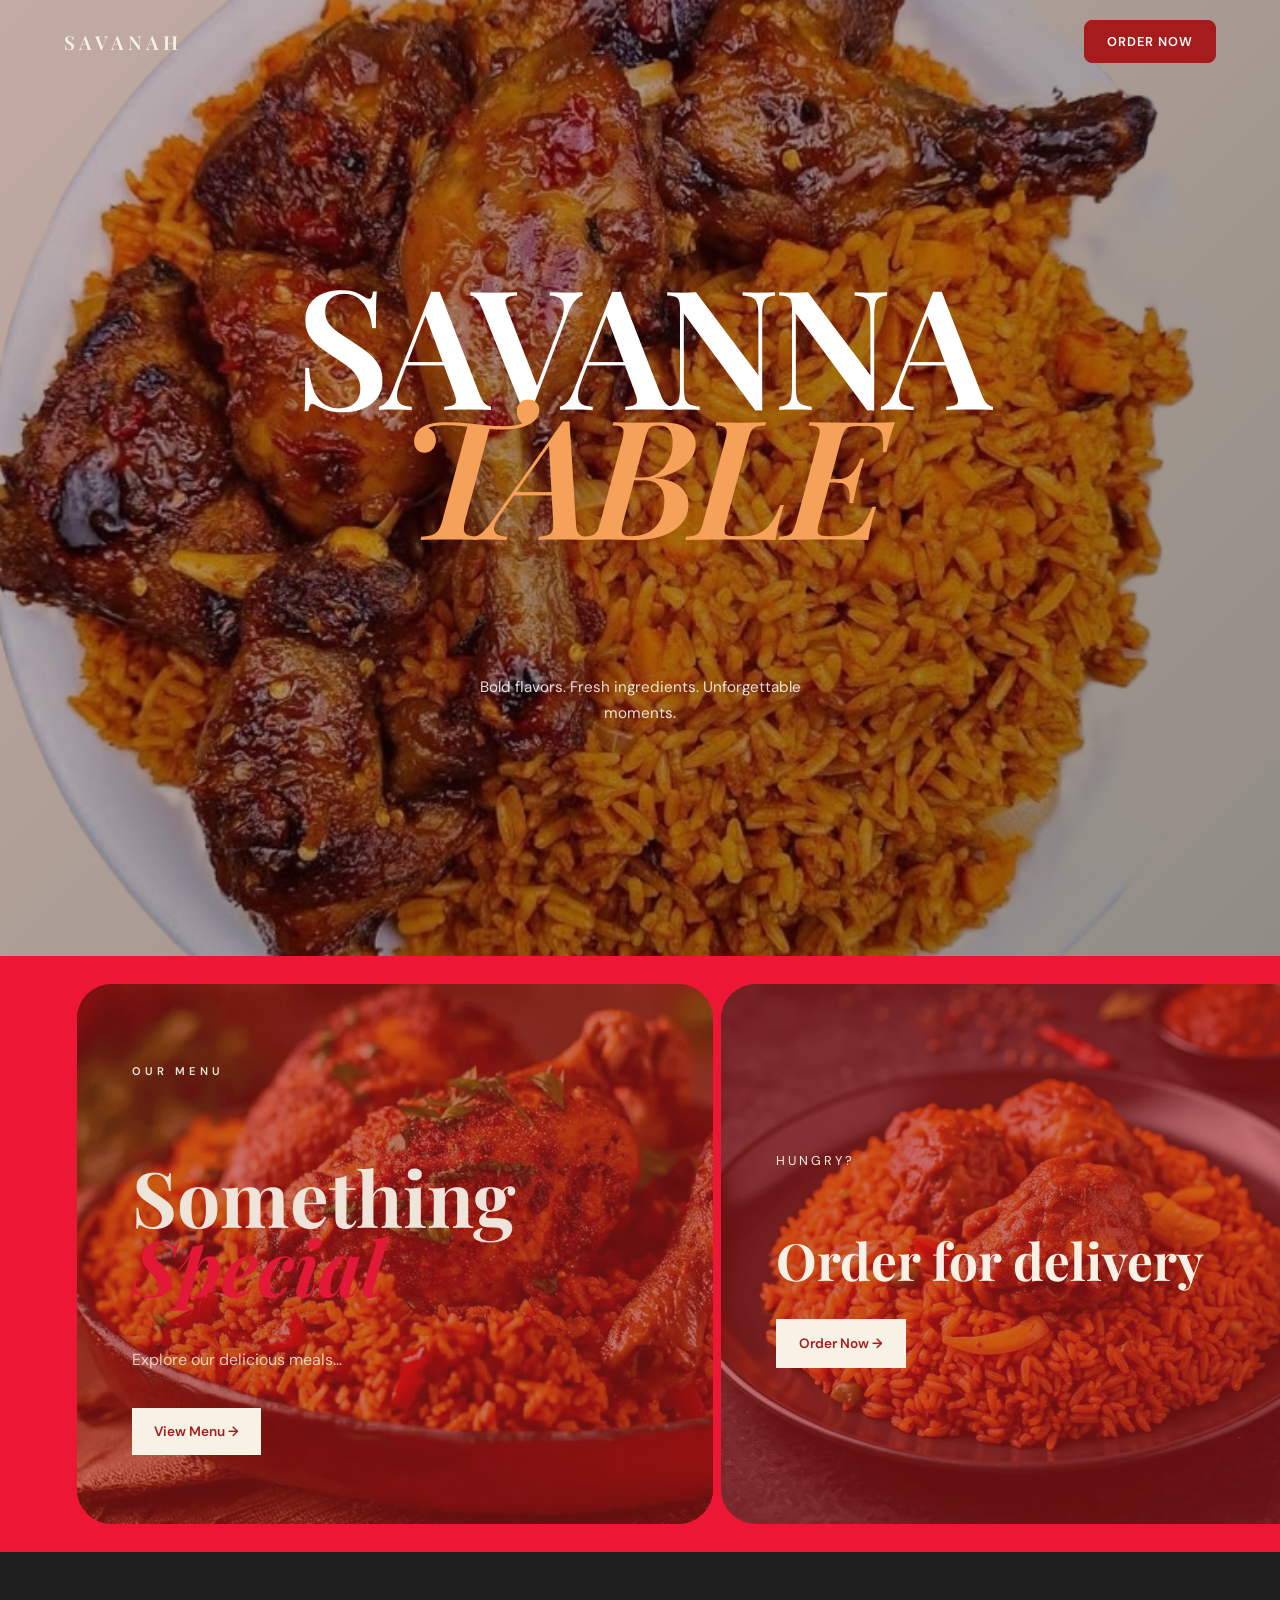
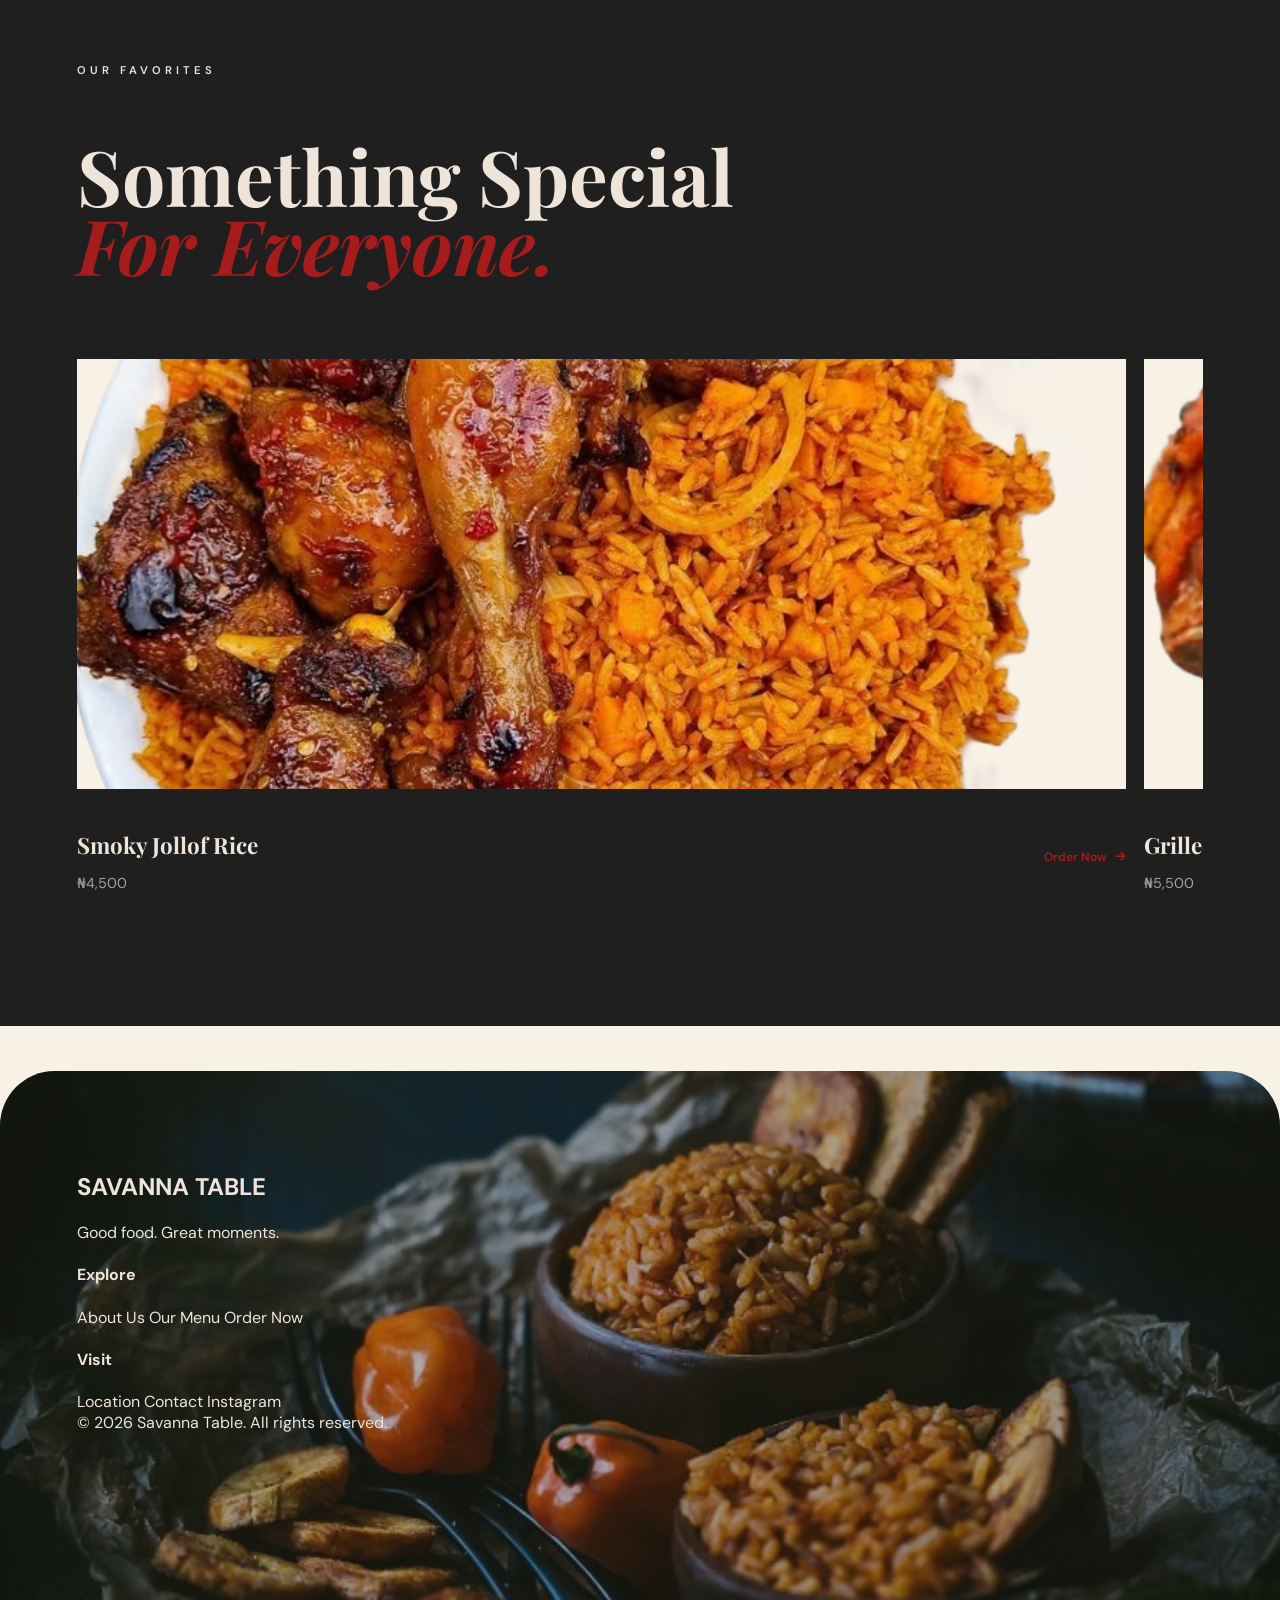
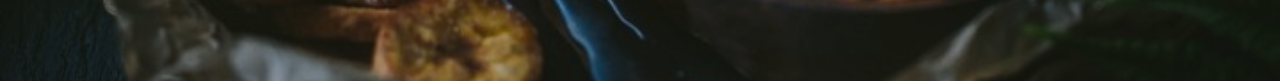
==== commit 9d61e232: "Add files via upload" ====
--- a/index.html
+++ b/index.html
@@ -61,47 +61,43 @@
 
     <section class="menu-intro">
 
-        <div class="menu-box">
-
-            <p class="small-title">
-                EXPLORE
-            </p>
-
-            <h2>
-                Our
-                <span>Menu</span>
-            </h2>
-
-            <p>
-                Everything is made fresh in
-                each restaurant, every day.
-            </p>
-
-            <a href="order.html" class="dark-button">
-                View Menu
-                <i class="fa-solid fa-arrow-right"></i>
-            </a>
-
-        </div>
-
-
-      <div class="menu-order">
-
-    <p>Hungry?</p>
-
-    <h3>
-        Order for delivery
-        or pick it up.
-    </h3>
-
-    <a href="order.html" class="outline-button">
-        Order Now →
-    </a>
-
-</div>
-
-    </section>
-
+    <!-- MENU CARD -->
+    <div class="menu-box">
+
+        <p class="small-title">OUR MENU</p>
+
+        <h2>
+            Something
+            <span>Special</span>
+        </h2>
+
+        <p>
+            Explore our delicious meals...
+        </p>
+
+        <a href="menu.html" class="dark-button">
+            View Menu →
+        </a>
+
+    </div>
+
+
+    <!-- ORDER CARD -->
+    <div class="menu-order">
+
+        <p>Hungry?</p>
+
+        <h3>
+            Order for delivery
+        </h3>
+
+        <a href="order.html" class="outline-button">
+            Order Now →
+        </a>
+
+    </div>
+
+</section>
 
     <!-- SPECIAL DISHES -->
 
--- a/style.css
+++ b/style.css
@@ -9,6 +9,19 @@
     margin: 0;
     padding: 0;
     box-sizing: border-box;
+}
+
+html,
+body {
+    width: 100%;
+    max-width: 100%;
+    margin: 0;
+    padding: 0;
+    overflow-x: hidden;
+}
+
+body {
+    position: relative;
 }
 
 html {
@@ -47,8 +60,10 @@
 .hero-top {
     position: fixed;
     top: 20px;
-    left: 6%;
-    right: 6%;
+    left: 5%;
+    right: 5%;
+    width: auto;
+    max-width: 90%;
     z-index: 100;
 
     display: flex;
@@ -223,12 +238,10 @@
    MENU INTRO
 ========================= */
 
-/* =========================================
-   MENU / ORDER SECTION
-========================================= */
-
 .menu-intro {
     width: 100%;
+    max-width: 100%;
+    margin: 0;
     padding: 28px 6%;
 
     display: grid;
@@ -237,7 +250,6 @@
 
     background: #ed1735;
 }
-
 
 /* =========================================
    BOTH CARDS
@@ -624,9 +636,7 @@
 
     overflow: hidden;
     isolation: isolate;
-}
-
-footer {
+
     position: relative;
     margin-top: 45px;
 }
@@ -669,90 +679,55 @@
     z-index: 2;
 }
 
-
-/* =========================
-   MOBILE
-========================= */
-
 @media (max-width: 768px) {
 
-    .hero {
-        padding: 22px 5%;
-    }
-
-    .hero-content {
-        min-height: calc(100vh - 70px);
-        position: relative;
-        z-index: 2;
-    }
-
-    .hero-title h1 {
-        font-size: clamp(4.5rem, 20vw, 8rem);
-        letter-spacing: -4px;
-    }
-
-    .hero-food-one {
-        left: -5%;
-        top: 18%;
-    }
-
-    .hero-food-two {
-        right: -8%;
-        bottom: 20%;
-    }
-
-    .hero-food-three {
-        right: 5%;
-        top: 12%;
-    }
-
     .menu-intro {
-        grid-template-columns: 1fr 1fr;
-        padding: 22px 5%;
-        gap: 7px;
+        width: 100%;
+        max-width: 100%;
+        margin: 0;
+
+        padding: 20px 5%;
+
+        display: grid;
+        grid-template-columns: 1fr;
+        gap: 16px;
+
+        overflow: hidden;
     }
 
     .menu-box,
     .menu-order {
-        min-height: 170px;
-        padding: 22px 18px;
-        border-radius: 15px;
-    }
-
-}
-
-    .special-dishes {
-        padding: 70px 5%;
-    }
-
-    .section-heading {
-        display: block;
-    }
-
-    .scroll-hint {
-        margin-top: 20px;
-    }
-
-    .dish-card {
-        flex: 0 0 80vw;
-    }
-
-    .dish-image {
-        height: 400px;
-    }
-
-    footer {
-        padding: 60px 5% 25px;
-    }
-
-    .footer-links {
-        gap: 50px;
-    }
-
-    .hero-food-bg {
         width: 100%;
-        height: 100%;
-
-        object-fit: cover;
-        object-position: center;
-    }
+        max-width: 100%;
+        min-width: 0;
+
+        min-height: 250px;
+
+        padding: 25px 20px;
+
+        border-radius: 18px;
+
+        overflow: hidden;
+    }
+
+    .menu-box h2,
+    .menu-order h3 {
+        width: 100%;
+        max-width: 100%;
+
+        font-size: 2.2rem;
+        line-height: 0.95;
+
+        overflow-wrap: break-word;
+    }
+
+    .dark-button,
+    .outline-button {
+        width: fit-content;
+        max-width: 100%;
+
+        padding: 12px 16px;
+        font-size: 0.75rem;
+    }
+
+}
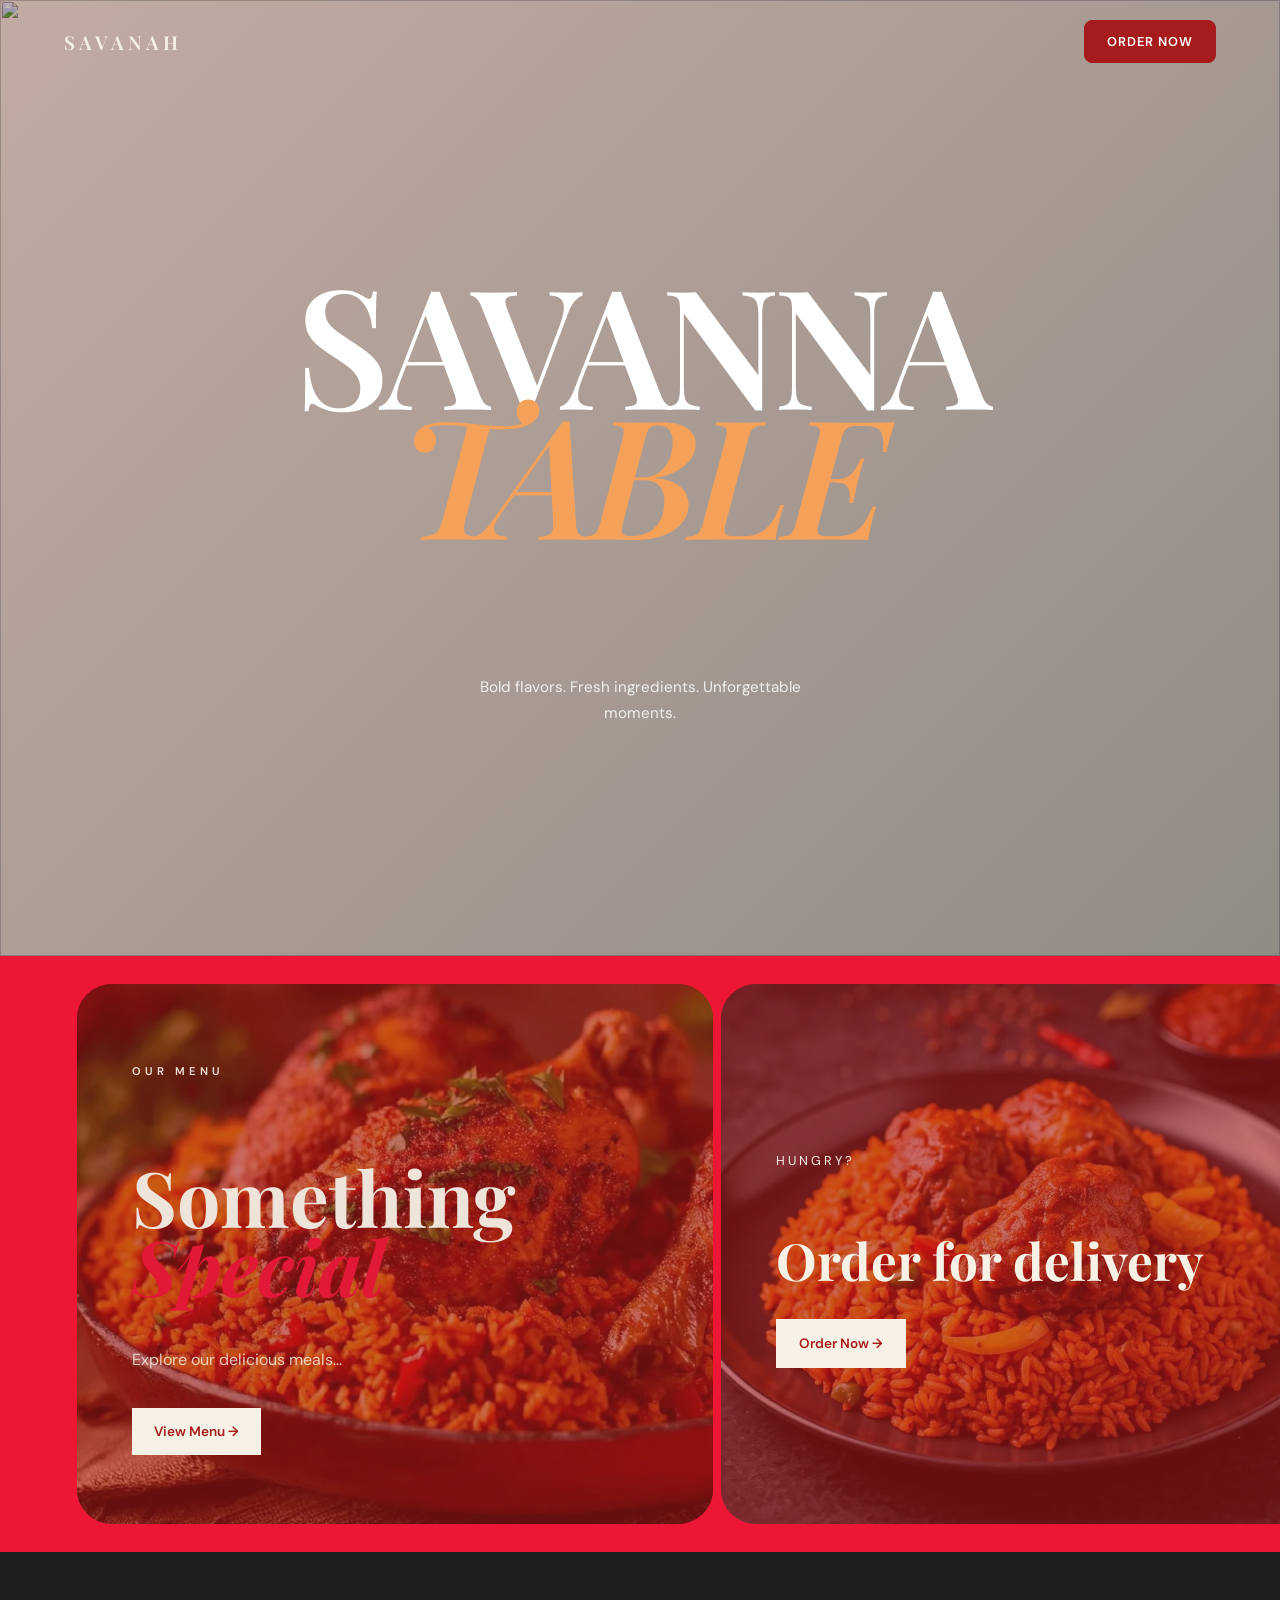
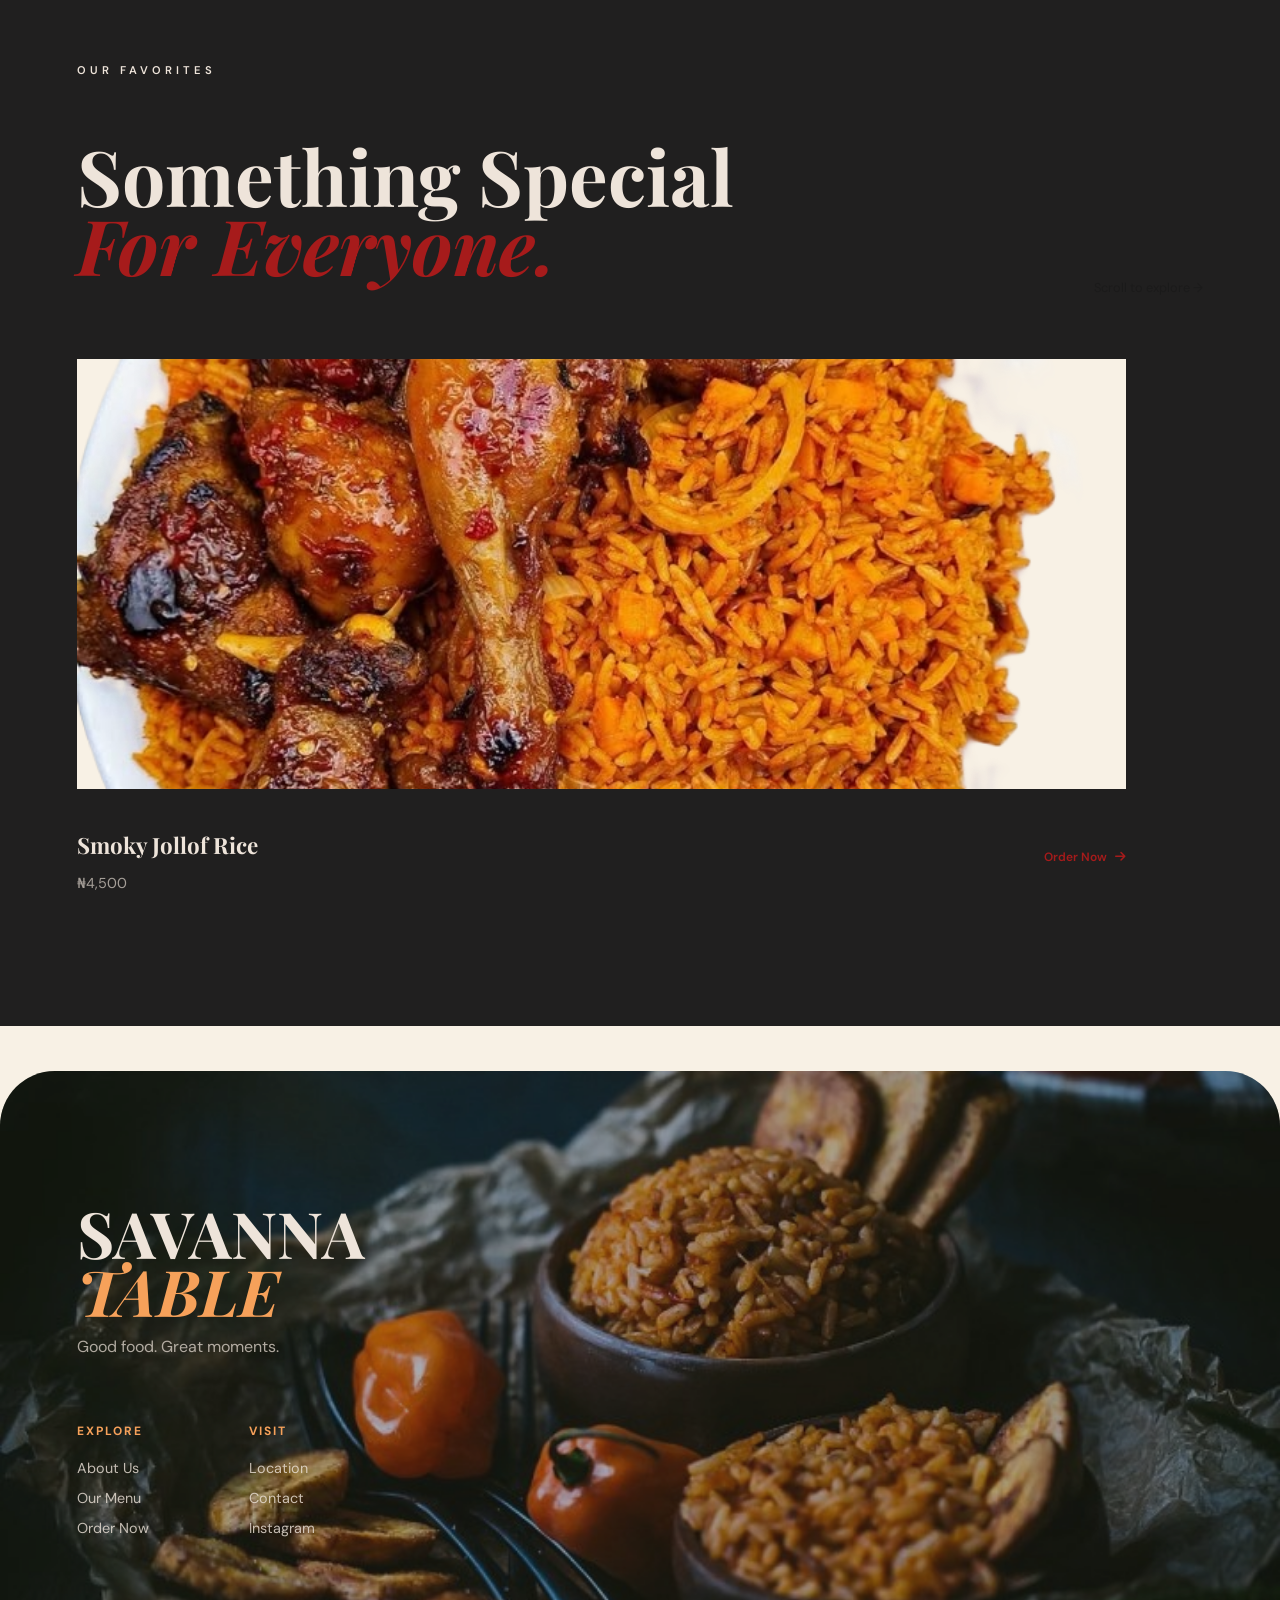
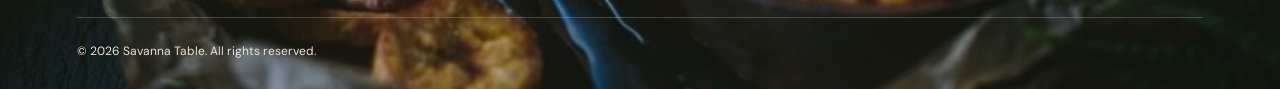
==== commit 99c8f3d2: "Add files via upload" ====
--- a/index.html
+++ b/index.html
@@ -25,7 +25,7 @@
 
     <!-- FOOD IMAGE -->
     <div class="hero-food">
-        <img src="images/jollof.png" class="hero-food-bg">
+        <img src="images/whatsapp.jpeg" class="hero-food-bg">
         <div class="hero-food-overlay"></div>
     </div>
 
--- a/style.css
+++ b/style.css
@@ -95,8 +95,15 @@
     width: 100%;
     height: 100%;
     display: block;
+
     object-fit: cover;
     object-position: center;
+
+    transition: transform 0.8s ease;
+}
+
+.hero:hover .hero-food-bg {
+    transform: scale(1.05);
 }
 
 
@@ -730,4 +737,95 @@
         font-size: 0.75rem;
     }
 
+}
+
+/* =========================
+   FOOTER LINKS
+========================= */
+
+.footer-links {
+    display: flex;
+    gap: 100px;
+    margin-top: 50px;
+}
+
+.footer-links > div {
+    display: flex;
+    flex-direction: column;
+    gap: 12px;
+}
+
+.footer-links h4 {
+    font-size: 0.75rem;
+    text-transform: uppercase;
+    letter-spacing: 2px;
+    margin-bottom: 8px;
+    color: #F6A15A;
+}
+
+.footer-links a {
+    font-size: 0.9rem;
+    opacity: 0.8;
+    transition: 0.3s ease;
+}
+
+.footer-links a:hover {
+    opacity: 1;
+    color: #F6A15A;
+    transform: translateX(4px);
+}
+
+
+/* =========================
+   FOOTER BRAND
+========================= */
+
+.footer-brand h2 {
+    font-family: "Playfair Display", serif;
+    font-size: clamp(2.5rem, 5vw, 5rem);
+    line-height: 0.9;
+    margin-bottom: 15px;
+}
+
+.footer-brand h2 span {
+    display: block;
+    font-style: italic;
+    color: #F6A15A;
+}
+
+.footer-brand p {
+    opacity: 0.7;
+}
+
+
+/* =========================
+   COPYRIGHT
+========================= */
+
+.footer-bottom {
+    width: 100%;
+    margin-top: 80px;
+    padding-top: 25px;
+
+    border-top: 1px solid rgba(255, 255, 255, 0.2);
+
+    font-size: 0.75rem;
+    opacity: 0.6;
+}
+
+/* =========================
+   SCROLL REVEAL
+========================= */
+
+.scroll-reveal {
+    opacity: 0;
+    transform: translateY(60px);
+    transition:
+        opacity 0.9s ease,
+        transform 0.9s cubic-bezier(0.22, 1, 0.36, 1);
+}
+
+.scroll-reveal.show {
+    opacity: 1;
+    transform: translateY(0);
 }
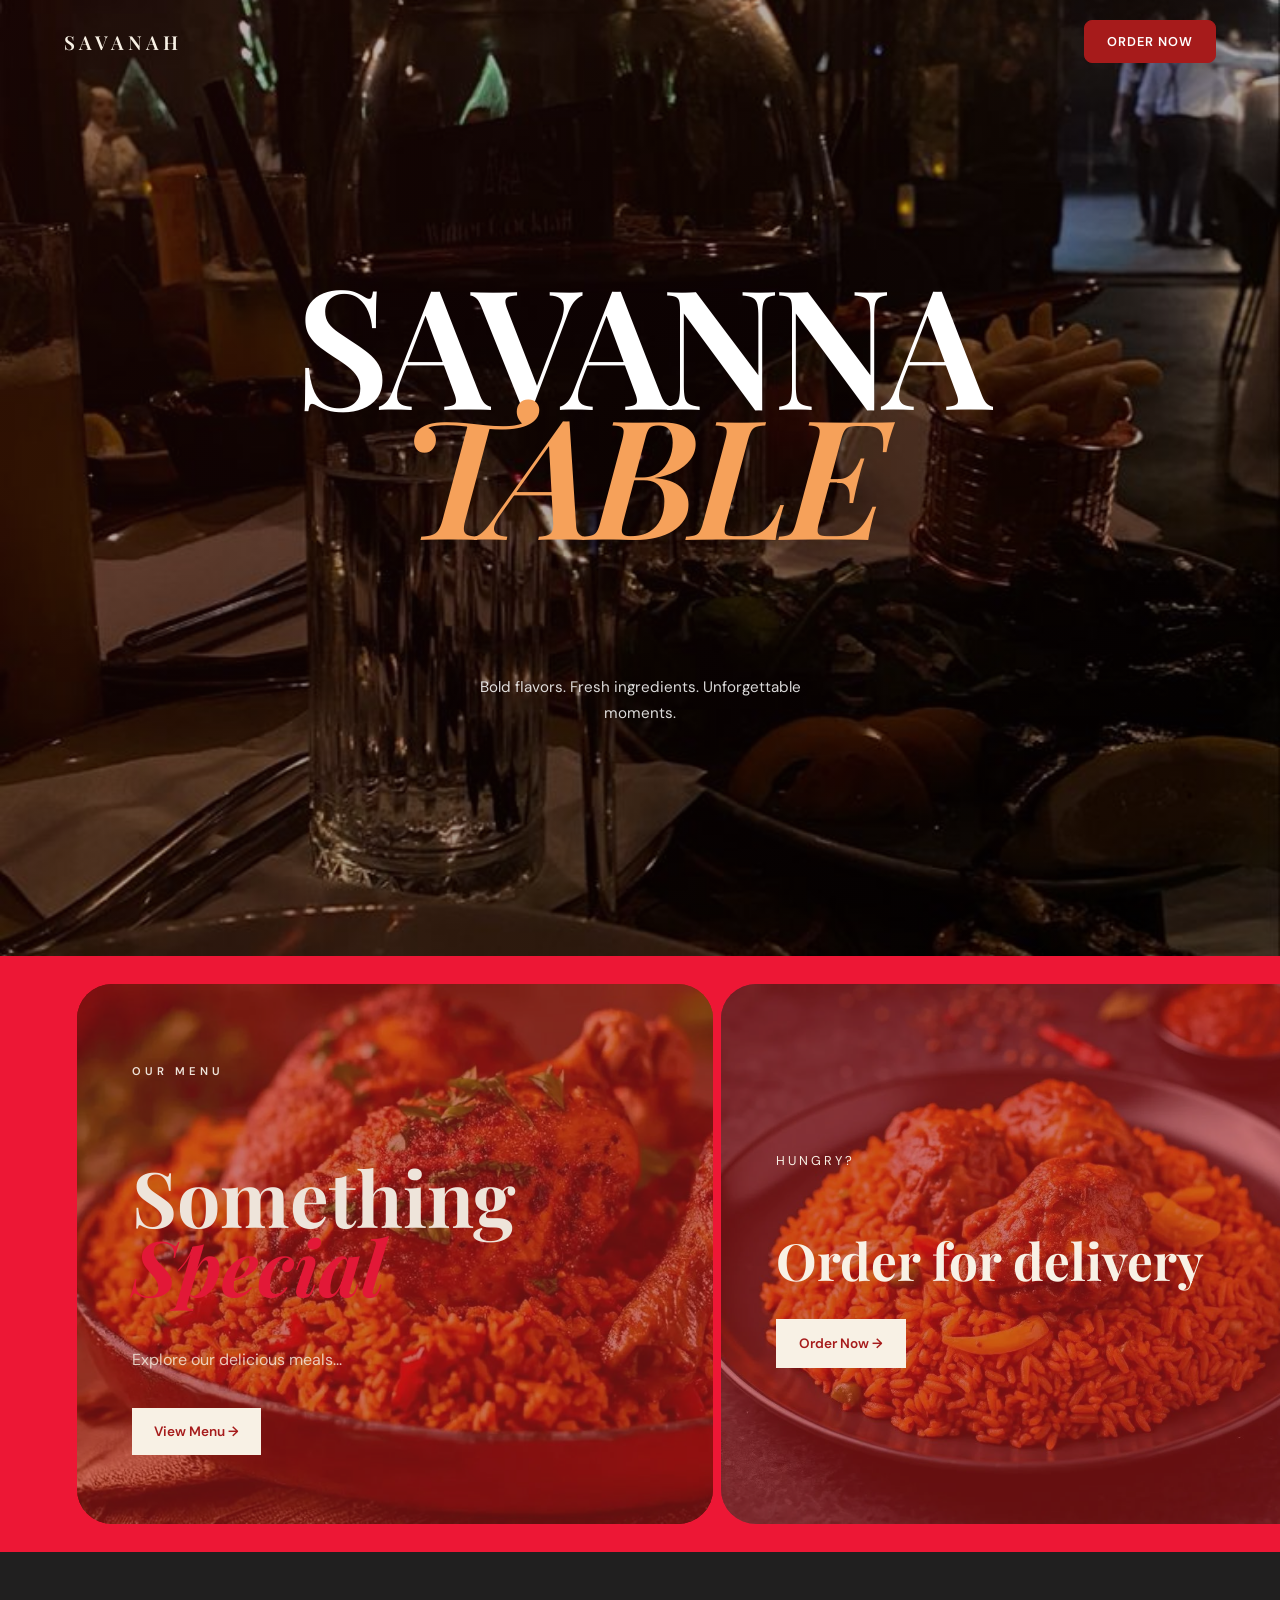
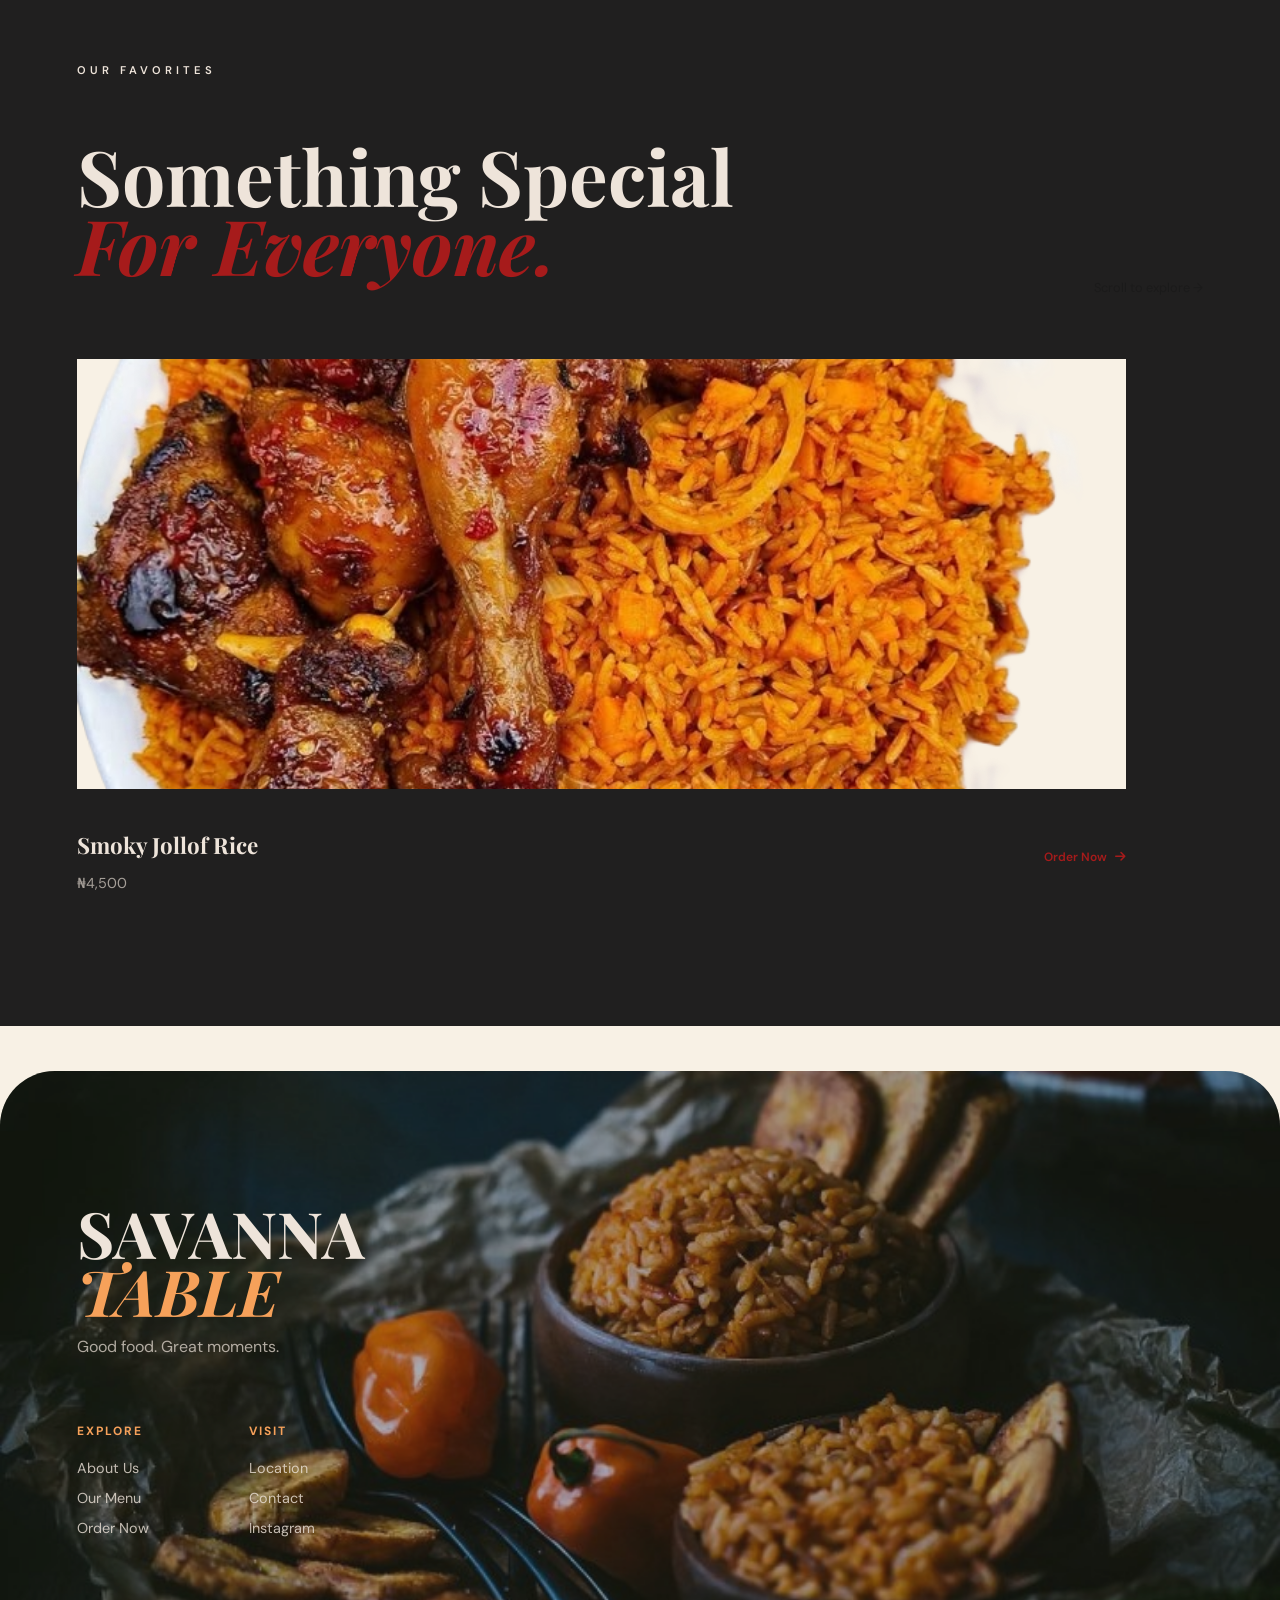
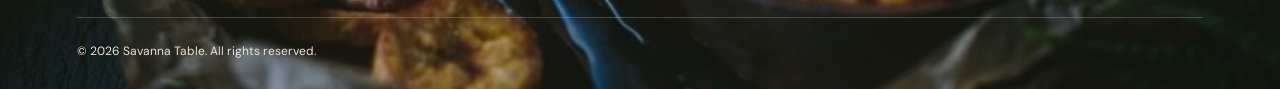
==== commit 9198ecbb: "Add files via upload" ====
--- a/index.html
+++ b/index.html
@@ -25,7 +25,7 @@
 
     <!-- FOOD IMAGE -->
     <div class="hero-food">
-        <img src="images/whatsapp.jpeg" class="hero-food-bg">
+        <img src="whatsapp.jpeg" class="hero-food-bg">
         <div class="hero-food-overlay"></div>
     </div>
 
